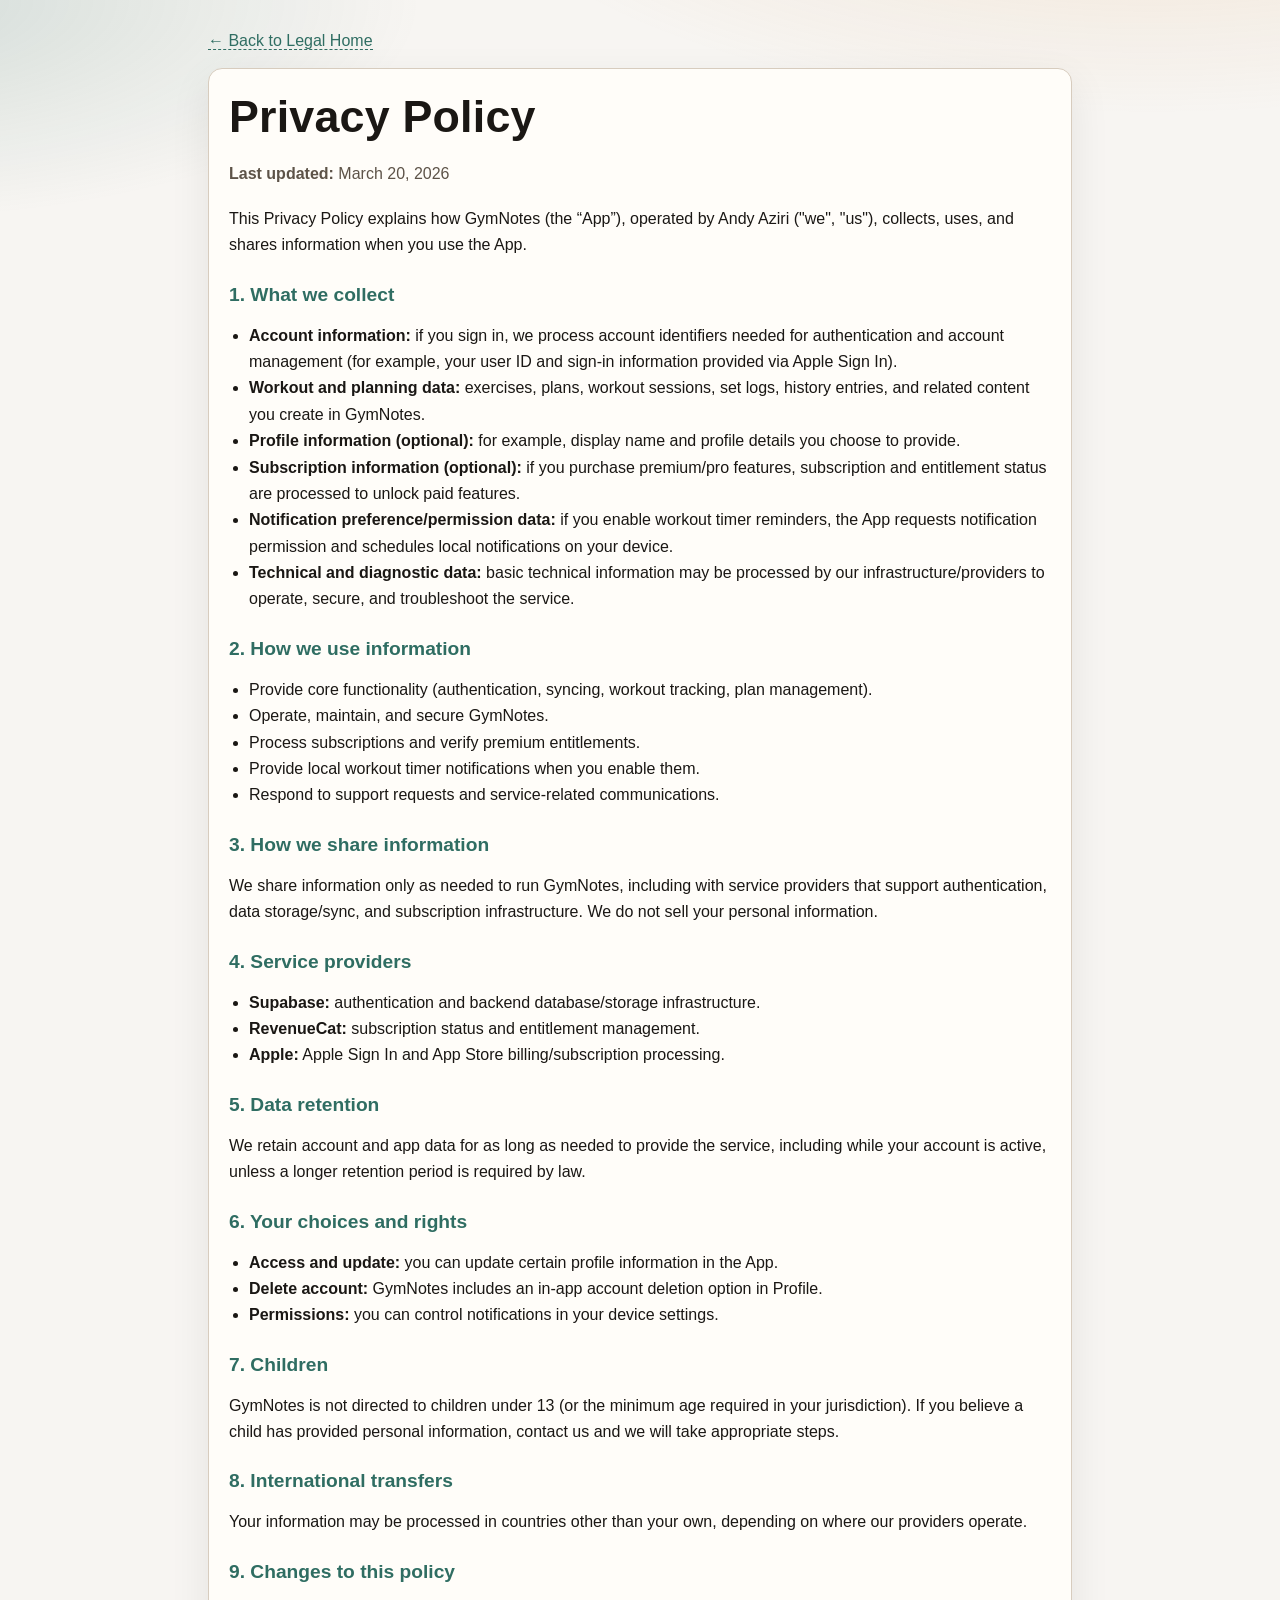
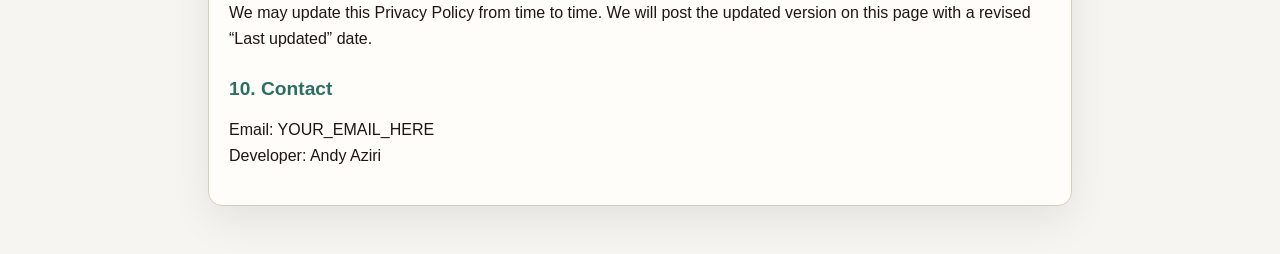
==== privacy/index.html @ 92642524 "Add GymNotes legal pages" ====
<!doctype html>
<html lang="en">
<head>
  <meta charset="UTF-8" />
  <meta name="viewport" content="width=device-width, initial-scale=1.0" />
  <title>GymNotes Privacy Policy</title>
  <meta name="description" content="Privacy Policy for GymNotes." />
  <link rel="stylesheet" href="../styles.css" />
</head>
<body>
  <main class="container">
    <div class="top-links"><a href="../">← Back to Legal Home</a></div>

    <article class="legal">
      <h1>Privacy Policy</h1>
      <p class="last-updated"><strong>Last updated:</strong> March 20, 2026</p>

      <p>
        This Privacy Policy explains how GymNotes (the “App”), operated by Andy Aziri
        ("we", "us"), collects, uses, and shares information when you use the App.
      </p>

      <h2>1. What we collect</h2>
      <ul>
        <li>
          <strong>Account information:</strong> if you sign in, we process account identifiers
          needed for authentication and account management (for example, your user ID and sign-in
          information provided via Apple Sign In).
        </li>
        <li>
          <strong>Workout and planning data:</strong> exercises, plans, workout sessions, set logs,
          history entries, and related content you create in GymNotes.
        </li>
        <li>
          <strong>Profile information (optional):</strong> for example, display name and profile details
          you choose to provide.
        </li>
        <li>
          <strong>Subscription information (optional):</strong> if you purchase premium/pro features,
          subscription and entitlement status are processed to unlock paid features.
        </li>
        <li>
          <strong>Notification preference/permission data:</strong> if you enable workout timer reminders,
          the App requests notification permission and schedules local notifications on your device.
        </li>
        <li>
          <strong>Technical and diagnostic data:</strong> basic technical information may be processed by
          our infrastructure/providers to operate, secure, and troubleshoot the service.
        </li>
      </ul>

      <h2>2. How we use information</h2>
      <ul>
        <li>Provide core functionality (authentication, syncing, workout tracking, plan management).</li>
        <li>Operate, maintain, and secure GymNotes.</li>
        <li>Process subscriptions and verify premium entitlements.</li>
        <li>Provide local workout timer notifications when you enable them.</li>
        <li>Respond to support requests and service-related communications.</li>
      </ul>

      <h2>3. How we share information</h2>
      <p>
        We share information only as needed to run GymNotes, including with service providers that support
        authentication, data storage/sync, and subscription infrastructure. We do not sell your personal information.
      </p>

      <h2>4. Service providers</h2>
      <ul>
        <li><strong>Supabase:</strong> authentication and backend database/storage infrastructure.</li>
        <li><strong>RevenueCat:</strong> subscription status and entitlement management.</li>
        <li><strong>Apple:</strong> Apple Sign In and App Store billing/subscription processing.</li>
      </ul>

      <h2>5. Data retention</h2>
      <p>
        We retain account and app data for as long as needed to provide the service, including while your account
        is active, unless a longer retention period is required by law.
      </p>

      <h2>6. Your choices and rights</h2>
      <ul>
        <li><strong>Access and update:</strong> you can update certain profile information in the App.</li>
        <li><strong>Delete account:</strong> GymNotes includes an in-app account deletion option in Profile.</li>
        <li><strong>Permissions:</strong> you can control notifications in your device settings.</li>
      </ul>

      <h2>7. Children</h2>
      <p>
        GymNotes is not directed to children under 13 (or the minimum age required in your jurisdiction).
        If you believe a child has provided personal information, contact us and we will take appropriate steps.
      </p>

      <h2>8. International transfers</h2>
      <p>
        Your information may be processed in countries other than your own, depending on where our providers operate.
      </p>

      <h2>9. Changes to this policy</h2>
      <p>
        We may update this Privacy Policy from time to time. We will post the updated version on this page
        with a revised “Last updated” date.
      </p>

      <h2>10. Contact</h2>
      <p>
        Email: YOUR_EMAIL_HERE<br />
        Developer: Andy Aziri
      </p>
    </article>
  </main>
</body>
</html>
---- styles.css ----
:root {
  --bg: #f7f5f2;
  --paper: #fffdf9;
  --text: #1a1714;
  --muted: #5d5348;
  --line: #d7ccbe;
  --accent: #2f6d62;
  --accent-2: #d18b3f;
  --shadow: 0 14px 40px rgba(0,0,0,0.08);
}

* { box-sizing: border-box; }

html, body {
  margin: 0;
  padding: 0;
  background:
    radial-gradient(1200px 500px at 90% -10%, rgba(209,139,63,0.20), transparent 60%),
    radial-gradient(1000px 400px at -10% 0%, rgba(47,109,98,0.18), transparent 55%),
    var(--bg);
  color: var(--text);
  font-family: "Avenir Next", "Segoe UI", sans-serif;
  line-height: 1.65;
}

.container {
  max-width: 900px;
  margin: 0 auto;
  padding: 28px 18px 48px;
}

h1, h2, h3 {
  line-height: 1.25;
  margin-top: 0;
}

h1 {
  font-size: clamp(2rem, 4vw, 2.8rem);
  letter-spacing: 0.2px;
}

.subtitle {
  color: var(--muted);
  margin-top: -8px;
  margin-bottom: 24px;
}

.card-grid {
  display: grid;
  grid-template-columns: 1fr;
  gap: 14px;
  margin-top: 14px;
}

.card {
  display: block;
  padding: 18px;
  background: var(--paper);
  border: 1px solid var(--line);
  border-radius: 14px;
  box-shadow: var(--shadow);
  text-decoration: none;
  color: inherit;
  transition: transform 0.16s ease, border-color 0.16s ease;
}

.card:hover {
  transform: translateY(-2px);
  border-color: var(--accent);
}

.card h2 {
  margin-bottom: 8px;
  color: var(--accent);
}

.legal {
  background: var(--paper);
  border: 1px solid var(--line);
  border-radius: 14px;
  box-shadow: var(--shadow);
  padding: 20px;
}

.legal h1 {
  margin-bottom: 6px;
}

.last-updated {
  color: var(--muted);
  margin-bottom: 18px;
}

.legal h2 {
  margin-top: 24px;
  color: var(--accent);
  font-size: 1.2rem;
}

.legal ul {
  padding-left: 20px;
}

.legal a {
  color: var(--accent);
}

.top-links {
  margin-bottom: 14px;
}

.top-links a {
  color: var(--accent);
  text-decoration: none;
  border-bottom: 1px dashed var(--accent);
}

footer {
  margin-top: 26px;
  color: var(--muted);
  font-size: 0.95rem;
}

@media (min-width: 700px) {
  .card-grid {
    grid-template-columns: 1fr 1fr;
  }
}
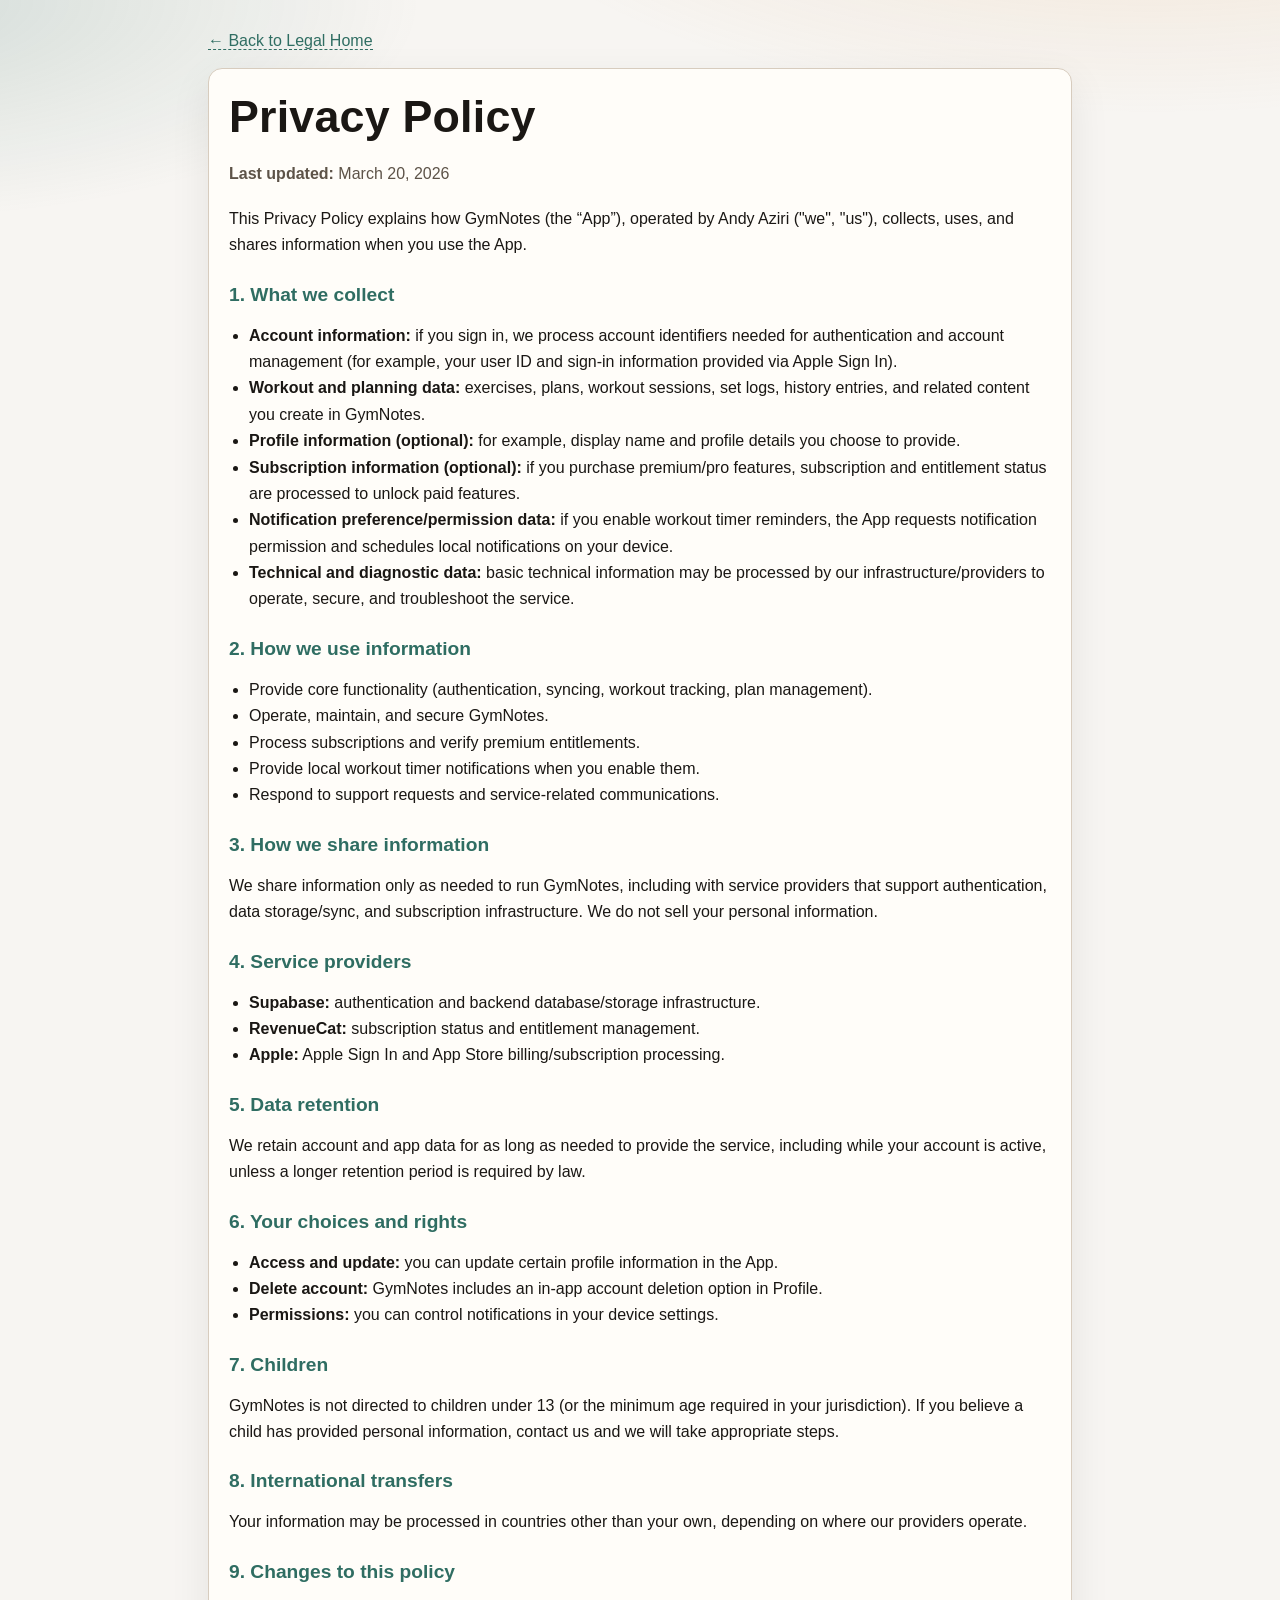
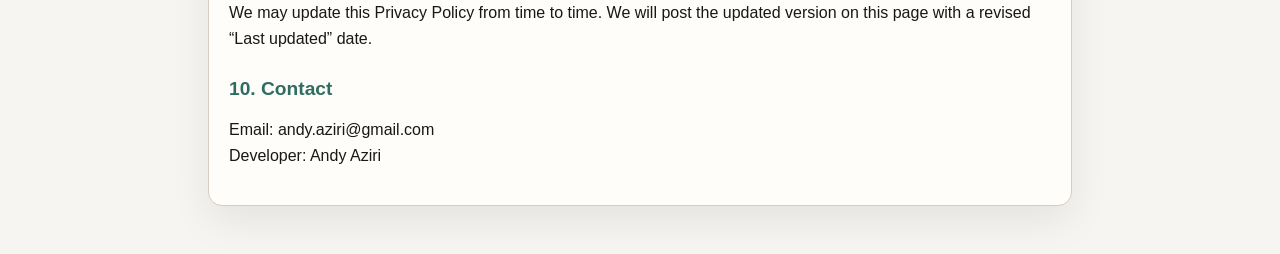
==== commit e8cb7ef5: "replaced placeholder" ====
--- a/privacy/index.html
+++ b/privacy/index.html
@@ -103,7 +103,7 @@
 
       <h2>10. Contact</h2>
       <p>
-        Email: YOUR_EMAIL_HERE<br />
+        Email: andy.aziri@gmail.com<br />
         Developer: Andy Aziri
       </p>
     </article>
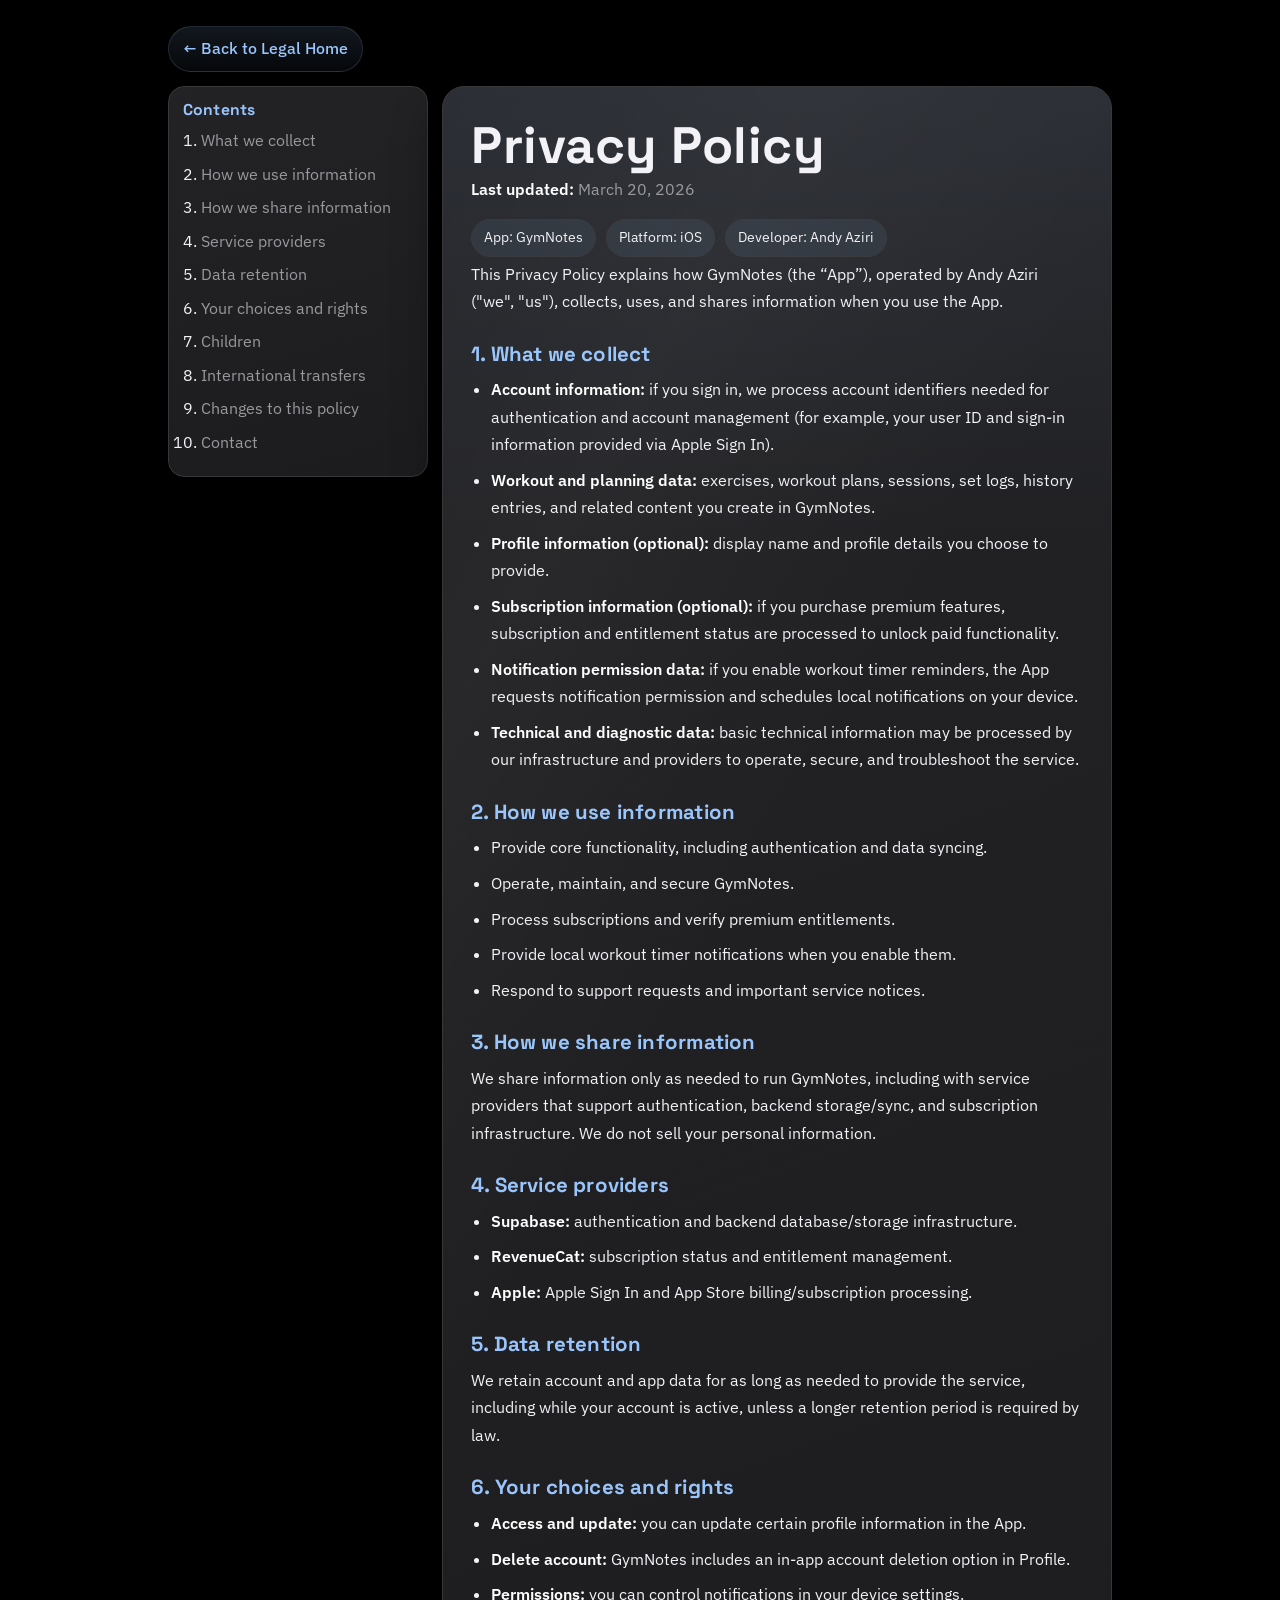
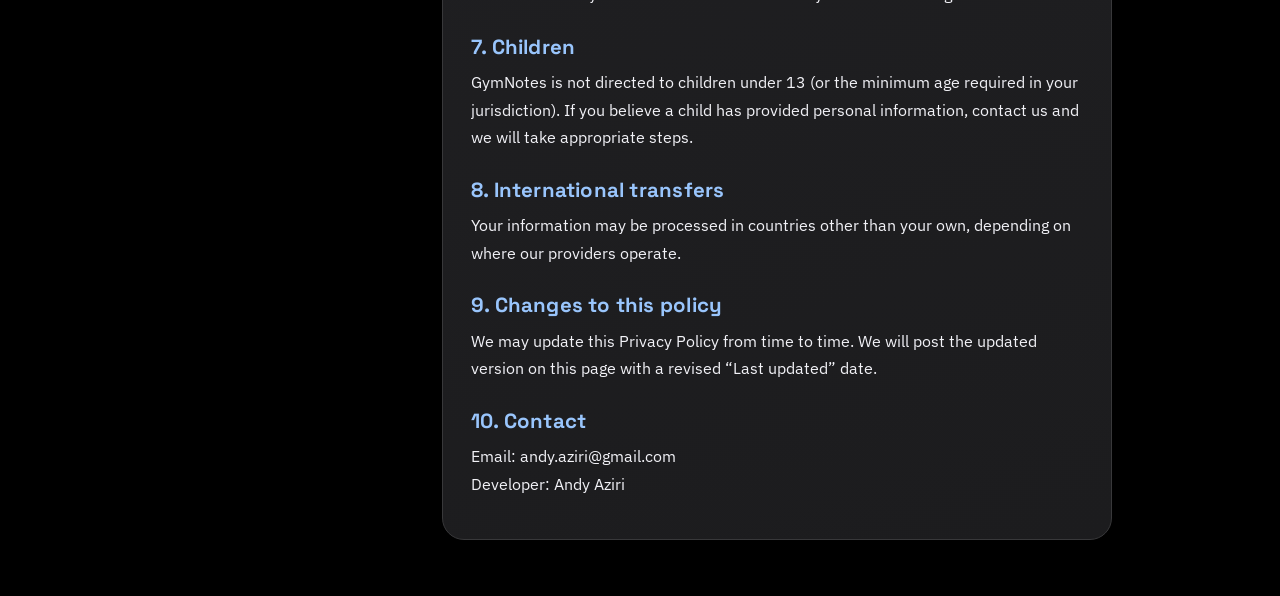
==== commit 476988ea: "changed theme" ====
--- a/privacy/index.html
+++ b/privacy/index.html
@@ -8,105 +8,128 @@
   <link rel="stylesheet" href="../styles.css" />
 </head>
 <body>
-  <main class="container">
+  <main class="container home-enter">
     <div class="top-links"><a href="../">← Back to Legal Home</a></div>
 
-    <article class="legal">
-      <h1>Privacy Policy</h1>
-      <p class="last-updated"><strong>Last updated:</strong> March 20, 2026</p>
+    <section class="legal-layout">
+      <aside class="legal-toc" aria-label="Table of contents">
+        <h3>Contents</h3>
+        <ol>
+          <li><a href="#what-we-collect">What we collect</a></li>
+          <li><a href="#how-we-use">How we use information</a></li>
+          <li><a href="#how-we-share">How we share information</a></li>
+          <li><a href="#service-providers">Service providers</a></li>
+          <li><a href="#data-retention">Data retention</a></li>
+          <li><a href="#choices-rights">Your choices and rights</a></li>
+          <li><a href="#children">Children</a></li>
+          <li><a href="#transfers">International transfers</a></li>
+          <li><a href="#changes">Changes to this policy</a></li>
+          <li><a href="#contact">Contact</a></li>
+        </ol>
+      </aside>
 
-      <p>
-        This Privacy Policy explains how GymNotes (the “App”), operated by Andy Aziri
-        ("we", "us"), collects, uses, and shares information when you use the App.
-      </p>
+      <article class="legal">
+        <h1>Privacy Policy</h1>
+        <p class="last-updated"><strong>Last updated:</strong> March 20, 2026</p>
 
-      <h2>1. What we collect</h2>
-      <ul>
-        <li>
-          <strong>Account information:</strong> if you sign in, we process account identifiers
-          needed for authentication and account management (for example, your user ID and sign-in
-          information provided via Apple Sign In).
-        </li>
-        <li>
-          <strong>Workout and planning data:</strong> exercises, plans, workout sessions, set logs,
-          history entries, and related content you create in GymNotes.
-        </li>
-        <li>
-          <strong>Profile information (optional):</strong> for example, display name and profile details
-          you choose to provide.
-        </li>
-        <li>
-          <strong>Subscription information (optional):</strong> if you purchase premium/pro features,
-          subscription and entitlement status are processed to unlock paid features.
-        </li>
-        <li>
-          <strong>Notification preference/permission data:</strong> if you enable workout timer reminders,
-          the App requests notification permission and schedules local notifications on your device.
-        </li>
-        <li>
-          <strong>Technical and diagnostic data:</strong> basic technical information may be processed by
-          our infrastructure/providers to operate, secure, and troubleshoot the service.
-        </li>
-      </ul>
+        <div class="meta-row">
+          <span class="pill">App: GymNotes</span>
+          <span class="pill">Platform: iOS</span>
+          <span class="pill">Developer: Andy Aziri</span>
+        </div>
 
-      <h2>2. How we use information</h2>
-      <ul>
-        <li>Provide core functionality (authentication, syncing, workout tracking, plan management).</li>
-        <li>Operate, maintain, and secure GymNotes.</li>
-        <li>Process subscriptions and verify premium entitlements.</li>
-        <li>Provide local workout timer notifications when you enable them.</li>
-        <li>Respond to support requests and service-related communications.</li>
-      </ul>
+        <p>
+          This Privacy Policy explains how GymNotes (the “App”), operated by Andy Aziri
+          ("we", "us"), collects, uses, and shares information when you use the App.
+        </p>
 
-      <h2>3. How we share information</h2>
-      <p>
-        We share information only as needed to run GymNotes, including with service providers that support
-        authentication, data storage/sync, and subscription infrastructure. We do not sell your personal information.
-      </p>
+        <h2 id="what-we-collect">1. What we collect</h2>
+        <ul>
+          <li>
+            <strong>Account information:</strong> if you sign in, we process account identifiers
+            needed for authentication and account management (for example, your user ID and sign-in
+            information provided via Apple Sign In).
+          </li>
+          <li>
+            <strong>Workout and planning data:</strong> exercises, workout plans, sessions, set logs,
+            history entries, and related content you create in GymNotes.
+          </li>
+          <li>
+            <strong>Profile information (optional):</strong> display name and profile details you choose to provide.
+          </li>
+          <li>
+            <strong>Subscription information (optional):</strong> if you purchase premium features,
+            subscription and entitlement status are processed to unlock paid functionality.
+          </li>
+          <li>
+            <strong>Notification permission data:</strong> if you enable workout timer reminders,
+            the App requests notification permission and schedules local notifications on your device.
+          </li>
+          <li>
+            <strong>Technical and diagnostic data:</strong> basic technical information may be processed by
+            our infrastructure and providers to operate, secure, and troubleshoot the service.
+          </li>
+        </ul>
 
-      <h2>4. Service providers</h2>
-      <ul>
-        <li><strong>Supabase:</strong> authentication and backend database/storage infrastructure.</li>
-        <li><strong>RevenueCat:</strong> subscription status and entitlement management.</li>
-        <li><strong>Apple:</strong> Apple Sign In and App Store billing/subscription processing.</li>
-      </ul>
+        <h2 id="how-we-use">2. How we use information</h2>
+        <ul>
+          <li>Provide core functionality, including authentication and data syncing.</li>
+          <li>Operate, maintain, and secure GymNotes.</li>
+          <li>Process subscriptions and verify premium entitlements.</li>
+          <li>Provide local workout timer notifications when you enable them.</li>
+          <li>Respond to support requests and important service notices.</li>
+        </ul>
 
-      <h2>5. Data retention</h2>
-      <p>
-        We retain account and app data for as long as needed to provide the service, including while your account
-        is active, unless a longer retention period is required by law.
-      </p>
+        <h2 id="how-we-share">3. How we share information</h2>
+        <p>
+          We share information only as needed to run GymNotes, including with service providers that support
+          authentication, backend storage/sync, and subscription infrastructure. We do not sell your personal information.
+        </p>
 
-      <h2>6. Your choices and rights</h2>
-      <ul>
-        <li><strong>Access and update:</strong> you can update certain profile information in the App.</li>
-        <li><strong>Delete account:</strong> GymNotes includes an in-app account deletion option in Profile.</li>
-        <li><strong>Permissions:</strong> you can control notifications in your device settings.</li>
-      </ul>
+        <h2 id="service-providers">4. Service providers</h2>
+        <ul>
+          <li><strong>Supabase:</strong> authentication and backend database/storage infrastructure.</li>
+          <li><strong>RevenueCat:</strong> subscription status and entitlement management.</li>
+          <li><strong>Apple:</strong> Apple Sign In and App Store billing/subscription processing.</li>
+        </ul>
 
-      <h2>7. Children</h2>
-      <p>
-        GymNotes is not directed to children under 13 (or the minimum age required in your jurisdiction).
-        If you believe a child has provided personal information, contact us and we will take appropriate steps.
-      </p>
+        <h2 id="data-retention">5. Data retention</h2>
+        <p>
+          We retain account and app data for as long as needed to provide the service, including while your account
+          is active, unless a longer retention period is required by law.
+        </p>
 
-      <h2>8. International transfers</h2>
-      <p>
-        Your information may be processed in countries other than your own, depending on where our providers operate.
-      </p>
+        <h2 id="choices-rights">6. Your choices and rights</h2>
+        <ul>
+          <li><strong>Access and update:</strong> you can update certain profile information in the App.</li>
+          <li><strong>Delete account:</strong> GymNotes includes an in-app account deletion option in Profile.</li>
+          <li><strong>Permissions:</strong> you can control notifications in your device settings.</li>
+        </ul>
 
-      <h2>9. Changes to this policy</h2>
-      <p>
-        We may update this Privacy Policy from time to time. We will post the updated version on this page
-        with a revised “Last updated” date.
-      </p>
+        <h2 id="children">7. Children</h2>
+        <p>
+          GymNotes is not directed to children under 13 (or the minimum age required in your jurisdiction).
+          If you believe a child has provided personal information, contact us and we will take appropriate steps.
+        </p>
 
-      <h2>10. Contact</h2>
-      <p>
-        Email: andy.aziri@gmail.com<br />
-        Developer: Andy Aziri
-      </p>
-    </article>
+        <h2 id="transfers">8. International transfers</h2>
+        <p>
+          Your information may be processed in countries other than your own, depending on where our providers operate.
+        </p>
+
+        <h2 id="changes">9. Changes to this policy</h2>
+        <p>
+          We may update this Privacy Policy from time to time. We will post the updated version on this page
+          with a revised “Last updated” date.
+        </p>
+
+        <h2 id="contact">10. Contact</h2>
+        <p>
+          Email: andy.aziri@gmail.com<br />
+          Developer: Andy Aziri
+        </p>
+      </article>
+    </section>
   </main>
 </body>
 </html>
--- a/styles.css
+++ b/styles.css
@@ -1,50 +1,137 @@
+@import url("https://fonts.googleapis.com/css2?family=Space+Grotesk:wght@400;500;700&family=IBM+Plex+Sans:wght@400;500;600&display=swap");
+
 :root {
-  --bg: #f7f5f2;
-  --paper: #fffdf9;
-  --text: #1a1714;
-  --muted: #5d5348;
-  --line: #d7ccbe;
-  --accent: #2f6d62;
-  --accent-2: #d18b3f;
-  --shadow: 0 14px 40px rgba(0,0,0,0.08);
-}
-
-* { box-sizing: border-box; }
-
-html, body {
+  /* GymNotes dark palette from app theme */
+  --bg: #000000;
+  --card: #1c1c1e;
+  --card-elevated: #232326;
+  --text: #f2f2f7;
+  --muted: #98989d;
+  --border: #38383a;
+  --accent: #99c5fc;
+  --accent-soft: rgba(153, 197, 252, 0.16);
+  --danger: #f96363;
+  --danger-soft: rgba(249, 99, 99, 0.18);
+
+  --radius-sm: 10px;
+  --radius-md: 16px;
+  --radius-lg: 22px;
+
+  --shadow-1: 0 8px 24px rgba(0, 0, 0, 0.35);
+  --shadow-2: 0 18px 48px rgba(0, 0, 0, 0.48);
+}
+
+* {
+  box-sizing: border-box;
+}
+
+html,
+body {
   margin: 0;
   padding: 0;
+  min-height: 100%;
+  background: var(--bg);
+  color: var(--text);
+  font-family: "IBM Plex Sans", "Avenir Next", "Segoe UI", sans-serif;
+  line-height: 1.72;
+  -webkit-font-smoothing: antialiased;
+  text-rendering: optimizeLegibility;
+}
+
+/* Atmosphere background layers */
+body::before,
+body::after {
+  content: "";
+  position: fixed;
+  inset: 0;
+  z-index: -2;
+  pointer-events: none;
+}
+
+body::before {
   background:
-    radial-gradient(1200px 500px at 90% -10%, rgba(209,139,63,0.20), transparent 60%),
-    radial-gradient(1000px 400px at -10% 0%, rgba(47,109,98,0.18), transparent 55%),
-    var(--bg);
+    radial-gradient(65rem 28rem at 88% -14%, rgba(153, 197, 252, 0.14), transparent 62%),
+    radial-gradient(42rem 20rem at -8% 10%, rgba(153, 197, 252, 0.10), transparent 62%),
+    radial-gradient(30rem 20rem at 50% 110%, rgba(249, 99, 99, 0.07), transparent 68%);
+}
+
+body::after {
+  z-index: -1;
+  opacity: 0.08;
+  background-image:
+    linear-gradient(transparent 31px, rgba(255, 255, 255, 0.06) 32px),
+    linear-gradient(90deg, transparent 31px, rgba(255, 255, 255, 0.06) 32px);
+  background-size: 32px 32px;
+  mask-image: radial-gradient(circle at center, black 35%, transparent 85%);
+}
+
+.container {
+  max-width: 980px;
+  margin: 0 auto;
+  padding: 26px 18px 56px;
+}
+
+.home-enter {
+  animation: pageIn 420ms ease-out both;
+}
+
+h1,
+h2,
+h3 {
+  margin: 0;
+  line-height: 1.2;
+  letter-spacing: 0.01em;
+  font-family: "Space Grotesk", "IBM Plex Sans", sans-serif;
+}
+
+h1 {
+  font-size: clamp(2rem, 4.8vw, 3.2rem);
+  font-weight: 700;
+}
+
+h2 {
+  font-size: clamp(1.08rem, 2.2vw, 1.28rem);
+  font-weight: 700;
+}
+
+/* Hero */
+.hero {
+  margin-bottom: 20px;
+}
+
+.eyebrow {
+  margin: 0 0 8px;
+  color: var(--accent);
+  text-transform: uppercase;
+  letter-spacing: 0.14em;
+  font-size: 0.76rem;
+  font-weight: 600;
+}
+
+.subtitle {
+  margin: 10px 0 0;
+  color: var(--muted);
+  max-width: 60ch;
+}
+
+/* Meta pills */
+.meta-row {
+  display: flex;
+  flex-wrap: wrap;
+  gap: 10px;
+  margin: 16px 0 4px;
+}
+
+.pill {
+  border: 1px solid var(--border);
+  background: rgba(153, 197, 252, 0.08);
+  border-radius: 999px;
+  padding: 6px 12px;
+  font-size: 0.86rem;
   color: var(--text);
-  font-family: "Avenir Next", "Segoe UI", sans-serif;
-  line-height: 1.65;
-}
-
-.container {
-  max-width: 900px;
-  margin: 0 auto;
-  padding: 28px 18px 48px;
-}
-
-h1, h2, h3 {
-  line-height: 1.25;
-  margin-top: 0;
-}
-
-h1 {
-  font-size: clamp(2rem, 4vw, 2.8rem);
-  letter-spacing: 0.2px;
-}
-
-.subtitle {
-  color: var(--muted);
-  margin-top: -8px;
-  margin-bottom: 24px;
-}
-
+}
+
+/* Home cards */
 .card-grid {
   display: grid;
   grid-template-columns: 1fr;
@@ -53,76 +140,226 @@
 }
 
 .card {
+  position: relative;
+  overflow: hidden;
   display: block;
-  padding: 18px;
-  background: var(--paper);
-  border: 1px solid var(--line);
-  border-radius: 14px;
-  box-shadow: var(--shadow);
+  border: 1px solid var(--border);
+  border-radius: var(--radius-lg);
+  padding: 20px;
+  color: inherit;
   text-decoration: none;
-  color: inherit;
-  transition: transform 0.16s ease, border-color 0.16s ease;
+  background: linear-gradient(165deg, var(--card-elevated), var(--card));
+  box-shadow: var(--shadow-1);
+  transition: transform 170ms ease, border-color 170ms ease, box-shadow 170ms ease;
+}
+
+.card::before {
+  content: "";
+  position: absolute;
+  inset: -2px;
+  background: linear-gradient(120deg, transparent 15%, rgba(153, 197, 252, 0.30) 52%, transparent 85%);
+  opacity: 0;
+  transition: opacity 170ms ease;
+  pointer-events: none;
 }
 
 .card:hover {
   transform: translateY(-2px);
-  border-color: var(--accent);
+  border-color: rgba(153, 197, 252, 0.52);
+  box-shadow: var(--shadow-2);
+}
+
+.card:hover::before {
+  opacity: 1;
+}
+
+.card-kicker {
+  font-size: 0.74rem;
+  text-transform: uppercase;
+  letter-spacing: 0.12em;
+  color: var(--muted);
 }
 
 .card h2 {
-  margin-bottom: 8px;
-  color: var(--accent);
-}
-
-.legal {
-  background: var(--paper);
-  border: 1px solid var(--line);
-  border-radius: 14px;
-  box-shadow: var(--shadow);
-  padding: 20px;
-}
-
-.legal h1 {
-  margin-bottom: 6px;
-}
-
-.last-updated {
-  color: var(--muted);
-  margin-bottom: 18px;
-}
-
-.legal h2 {
-  margin-top: 24px;
-  color: var(--accent);
-  font-size: 1.2rem;
-}
-
-.legal ul {
-  padding-left: 20px;
-}
-
-.legal a {
-  color: var(--accent);
-}
-
+  margin: 6px 0 8px;
+  color: var(--accent);
+}
+
+.card p {
+  margin: 0;
+  color: var(--muted);
+}
+
+/* Legal page */
 .top-links {
   margin-bottom: 14px;
 }
 
 .top-links a {
+  display: inline-block;
   color: var(--accent);
   text-decoration: none;
-  border-bottom: 1px dashed var(--accent);
+  border-radius: 999px;
+  border: 1px solid var(--accent-soft);
+  background: linear-gradient(180deg, rgba(153, 197, 252, 0.12), rgba(153, 197, 252, 0.04));
+  padding: 8px 14px;
+  font-weight: 500;
+  transition: transform 140ms ease, border-color 140ms ease, background 140ms ease;
+}
+
+.top-links a:hover {
+  transform: translateY(-1px);
+  border-color: rgba(153, 197, 252, 0.55);
+  background: linear-gradient(180deg, rgba(153, 197, 252, 0.20), rgba(153, 197, 252, 0.07));
+}
+
+.legal-layout {
+  display: grid;
+  grid-template-columns: 1fr;
+  gap: 14px;
+}
+
+.legal-toc {
+  border: 1px solid var(--border);
+  border-radius: var(--radius-md);
+  background: linear-gradient(165deg, var(--card-elevated), var(--card));
+  box-shadow: var(--shadow-1);
+  padding: 14px;
+}
+
+.legal-toc h3 {
+  color: var(--accent);
+  font-size: 0.98rem;
+  margin-bottom: 8px;
+}
+
+.legal-toc ol {
+  margin: 0;
+  padding-left: 18px;
+}
+
+.legal-toc li {
+  margin-bottom: 6px;
+}
+
+.legal-toc a {
+  color: var(--muted);
+  text-decoration: none;
+}
+
+.legal-toc a:hover {
+  color: var(--text);
+}
+
+.legal {
+  position: relative;
+  overflow: hidden;
+  border: 1px solid var(--border);
+  border-radius: var(--radius-lg);
+  padding: clamp(18px, 3vw, 28px);
+  background:
+    linear-gradient(180deg, rgba(153, 197, 252, 0.07), rgba(153, 197, 252, 0) 22%),
+    linear-gradient(160deg, var(--card-elevated), var(--card));
+  box-shadow: var(--shadow-2);
+}
+
+.legal::after {
+  content: "";
+  position: absolute;
+  inset: 0;
+  pointer-events: none;
+  background: linear-gradient(120deg, transparent 0%, rgba(255, 255, 255, 0.03) 20%, transparent 42%);
+}
+
+.last-updated {
+  color: var(--muted);
+  margin: 8px 0 18px;
+  font-size: 0.98rem;
+}
+
+.legal h2 {
+  margin-top: 26px;
+  margin-bottom: 10px;
+  color: var(--accent);
+  scroll-margin-top: 18px;
+}
+
+.legal p {
+  margin: 0 0 12px;
+}
+
+.legal ul {
+  margin: 10px 0 6px;
+  padding-left: 20px;
+}
+
+.legal li {
+  margin-bottom: 8px;
+}
+
+.legal strong {
+  color: #ffffff;
+  font-weight: 600;
+}
+
+.legal a {
+  color: var(--accent);
+  text-underline-offset: 2px;
 }
 
 footer {
-  margin-top: 26px;
-  color: var(--muted);
-  font-size: 0.95rem;
-}
-
-@media (min-width: 700px) {
+  margin-top: 24px;
+  color: var(--muted);
+  font-size: 0.94rem;
+}
+
+/* Stagger animation */
+.stagger-1 {
+  animation: riseIn 430ms ease-out both;
+}
+.stagger-2 {
+  animation: riseIn 500ms ease-out both;
+}
+
+@keyframes pageIn {
+  from { opacity: 0; transform: translateY(8px); }
+  to { opacity: 1; transform: translateY(0); }
+}
+
+@keyframes riseIn {
+  from { opacity: 0; transform: translateY(10px); }
+  to { opacity: 1; transform: translateY(0); }
+}
+
+/* Mobile */
+@media (max-width: 420px) {
+  .container {
+    padding-top: 18px;
+  }
+
+  .top-links a {
+    width: 100%;
+    text-align: center;
+  }
+
+  .legal {
+    border-radius: 16px;
+  }
+}
+
+/* Desktop */
+@media (min-width: 900px) {
   .card-grid {
     grid-template-columns: 1fr 1fr;
   }
+
+  .legal-layout {
+    grid-template-columns: 260px 1fr;
+    align-items: start;
+  }
+
+  .legal-toc {
+    position: sticky;
+    top: 16px;
+  }
 }
